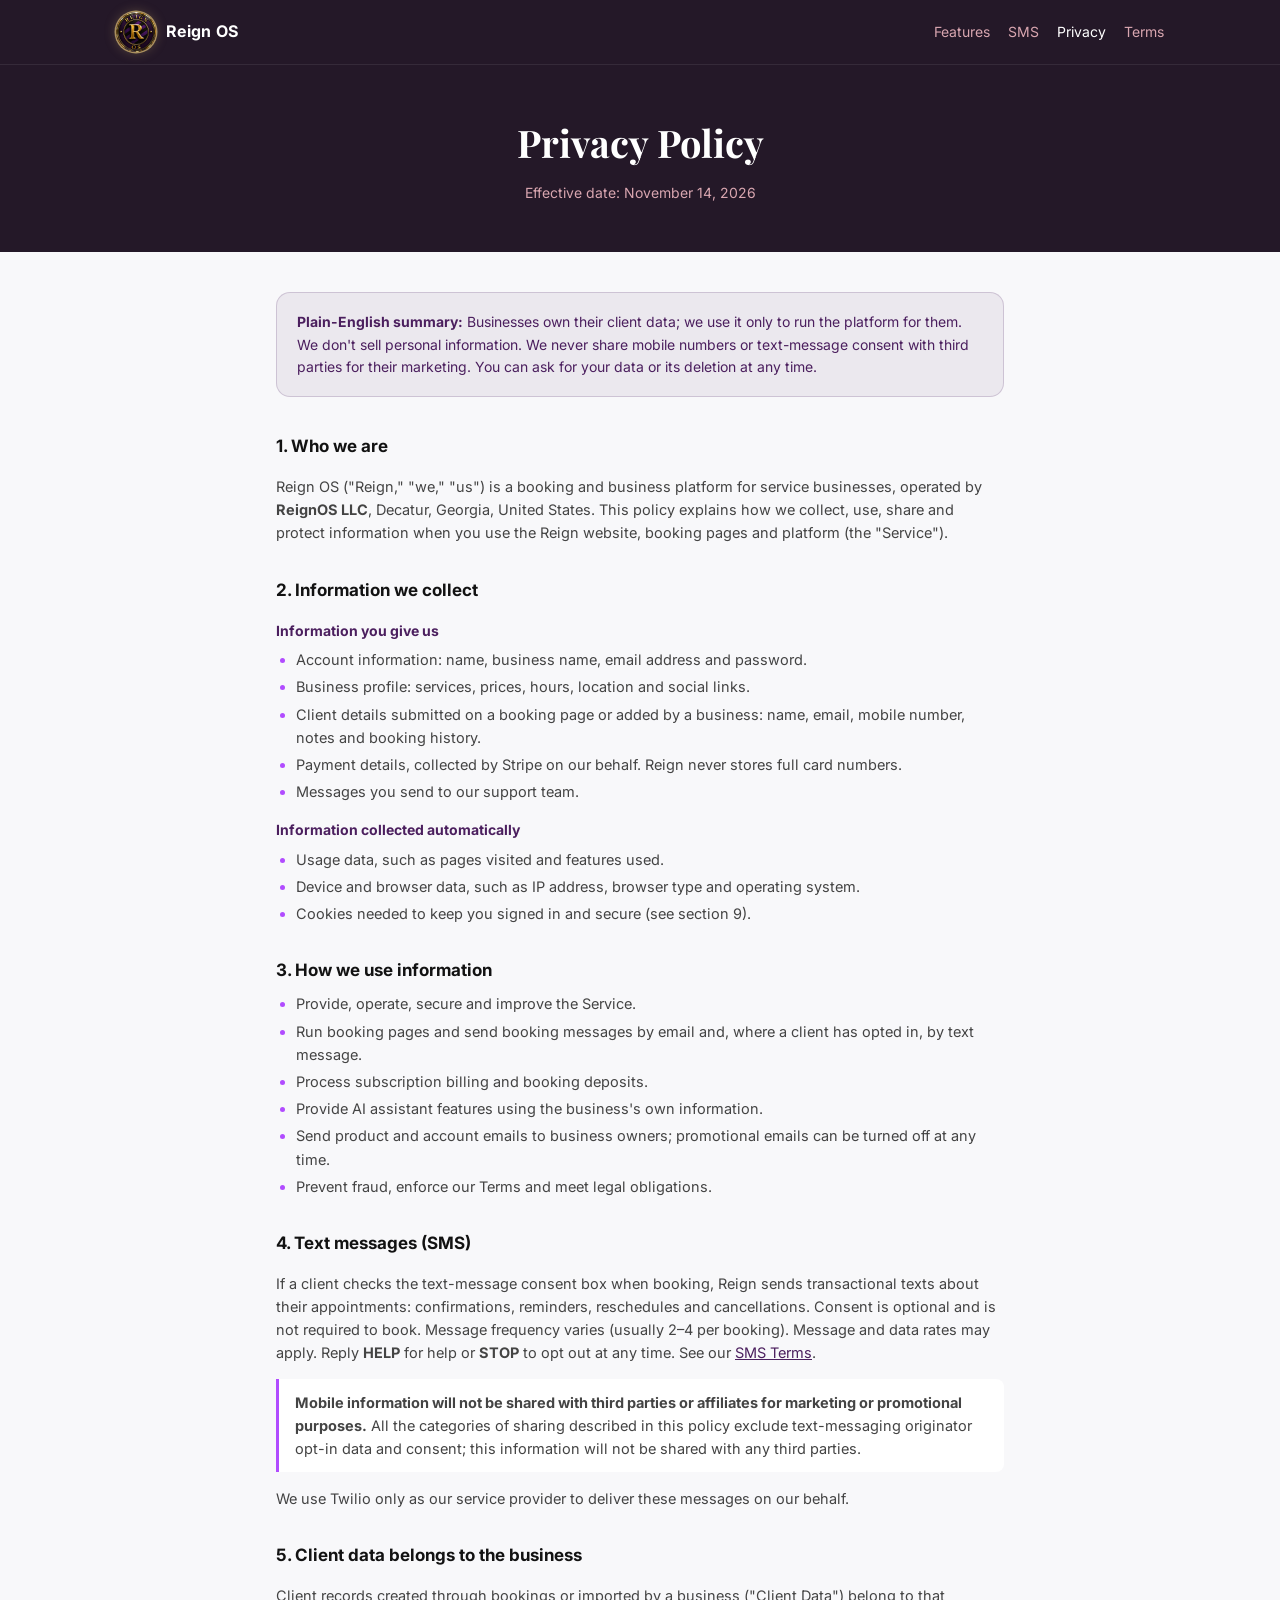
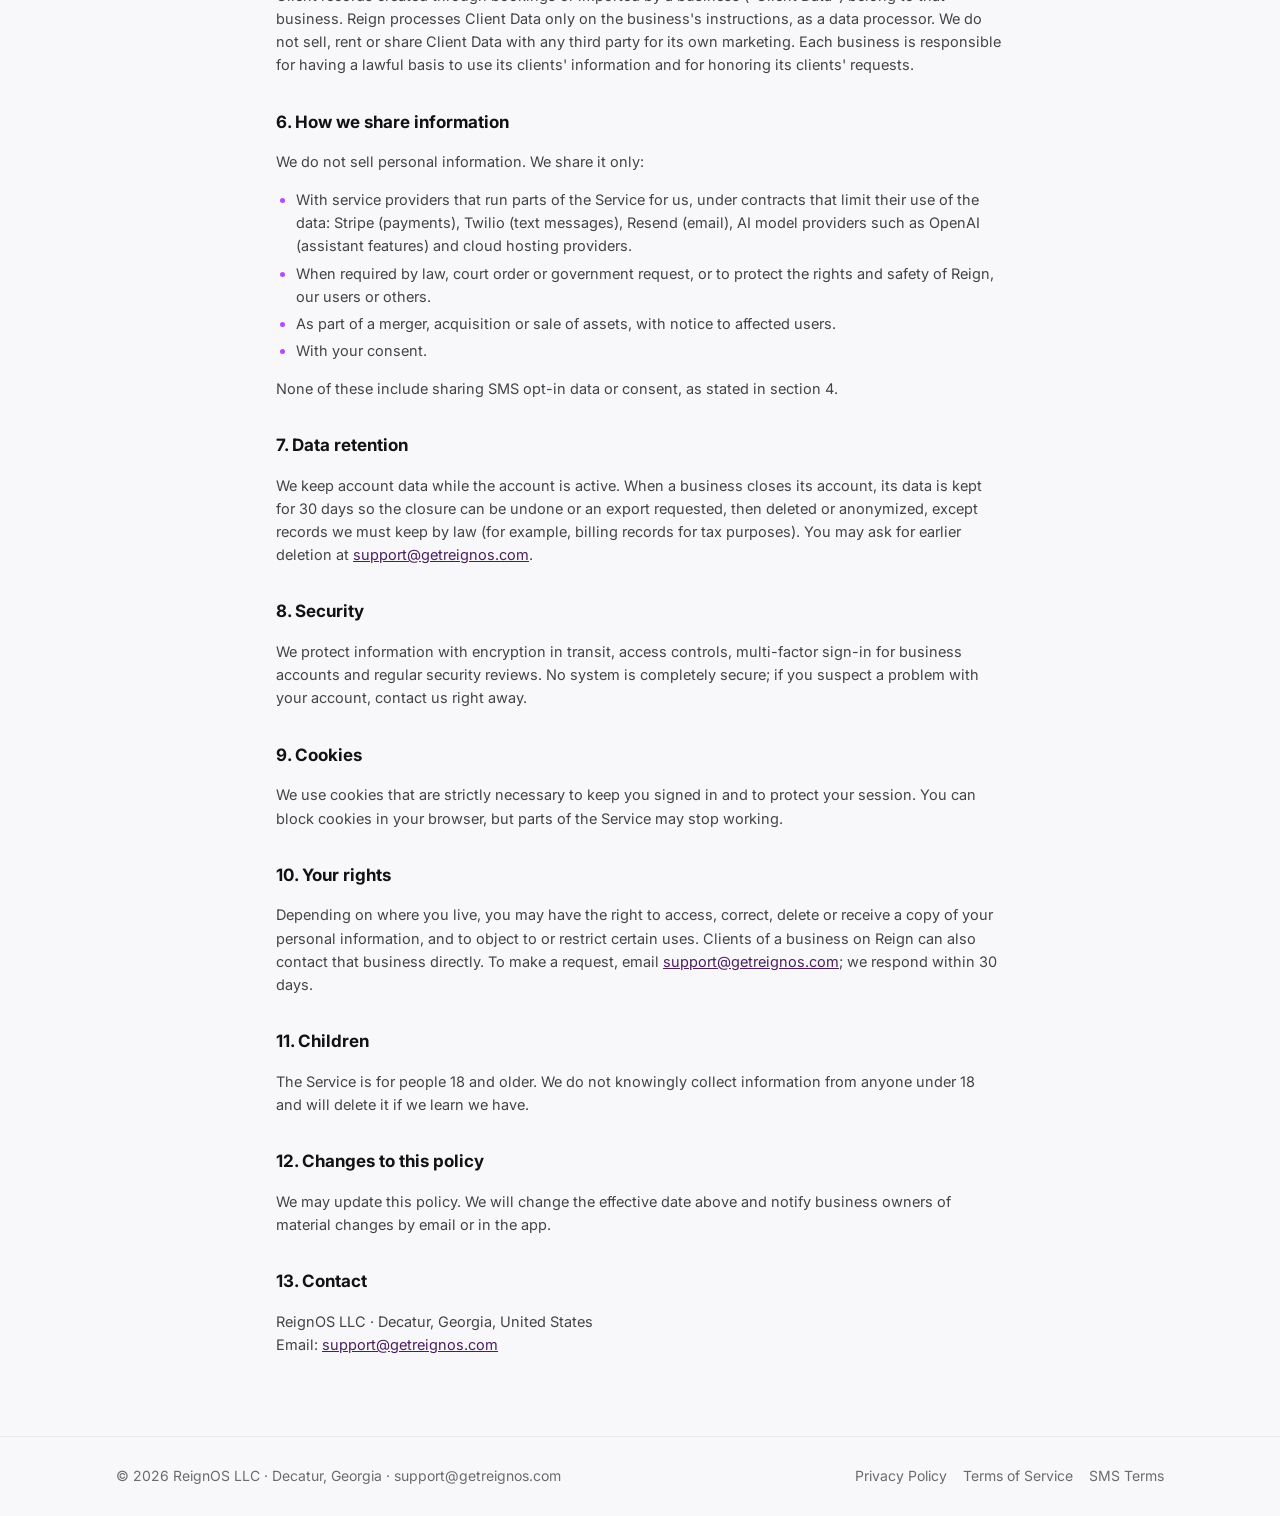
==== privacy/index.html @ 4e1ecd1d "Add Reign OS website: home, privacy, terms and SMS opt-in pages Co-Authored-By: Claude Opus 5.5 <nor" ====
<!doctype html>
<html lang="en">
<head>
  <meta charset="utf-8">
  <meta name="viewport" content="width=device-width, initial-scale=1">
  <title>Privacy Policy — Reign OS</title>
  <meta name="description" content="How ReignOS LLC collects, uses and protects information, including SMS opt-in data.">
  <link rel="icon" href="/assets/favicon.svg" type="image/svg+xml">
  <link rel="preconnect" href="https://fonts.googleapis.com">
  <link rel="preconnect" href="https://fonts.gstatic.com" crossorigin>
  <link href="https://fonts.googleapis.com/css2?family=Inter:wght@400;500;600;700&family=Playfair+Display:wght@700&display=swap" rel="stylesheet">
  <link rel="stylesheet" href="/assets/style.css">
</head>
<body>
  <header class="site-header">
    <div class="wrap">
      <a class="brand" href="/"><img src="/assets/logo.png" alt="" width="40" height="40">Reign OS</a>
      <nav class="nav" aria-label="Main">
        <a href="/#features" class="hide-sm">Features</a>
        <a href="/sms/">SMS</a>
        <a href="/privacy/" aria-current="page">Privacy</a>
        <a href="/terms/">Terms</a>
      </nav>
    </div>
  </header>

  <div class="page-hero">
    <div class="wrap">
      <h1>Privacy Policy</h1>
      <p>Effective date: November 14, 2026</p>
    </div>
  </div>

  <main class="wrap narrow doc">
    <div class="summary"><strong>Plain-English summary:</strong> Businesses own their client data; we use it only to run the platform for them. We don't sell personal information. We never share mobile numbers or text-message consent with third parties for their marketing. You can ask for your data or its deletion at any time.</div>

    <section>
      <h2>1. Who we are</h2>
      <p>Reign OS ("Reign," "we," "us") is a booking and business platform for service businesses, operated by <strong>ReignOS LLC</strong>, Decatur, Georgia, United States. This policy explains how we collect, use, share and protect information when you use the Reign website, booking pages and platform (the "Service").</p>
    </section>

    <section>
      <h2>2. Information we collect</h2>
      <h3>Information you give us</h3>
      <ul>
        <li>Account information: name, business name, email address and password.</li>
        <li>Business profile: services, prices, hours, location and social links.</li>
        <li>Client details submitted on a booking page or added by a business: name, email, mobile number, notes and booking history.</li>
        <li>Payment details, collected by Stripe on our behalf. Reign never stores full card numbers.</li>
        <li>Messages you send to our support team.</li>
      </ul>
      <h3>Information collected automatically</h3>
      <ul>
        <li>Usage data, such as pages visited and features used.</li>
        <li>Device and browser data, such as IP address, browser type and operating system.</li>
        <li>Cookies needed to keep you signed in and secure (see section 9).</li>
      </ul>
    </section>

    <section>
      <h2>3. How we use information</h2>
      <ul>
        <li>Provide, operate, secure and improve the Service.</li>
        <li>Run booking pages and send booking messages by email and, where a client has opted in, by text message.</li>
        <li>Process subscription billing and booking deposits.</li>
        <li>Provide AI assistant features using the business's own information.</li>
        <li>Send product and account emails to business owners; promotional emails can be turned off at any time.</li>
        <li>Prevent fraud, enforce our Terms and meet legal obligations.</li>
      </ul>
    </section>

    <section>
      <h2>4. Text messages (SMS)</h2>
      <p>If a client checks the text-message consent box when booking, Reign sends transactional texts about their appointments: confirmations, reminders, reschedules and cancellations. Consent is optional and is not required to book. Message frequency varies (usually 2–4 per booking). Message and data rates may apply. Reply <strong>HELP</strong> for help or <strong>STOP</strong> to opt out at any time. See our <a href="/sms/">SMS Terms</a>.</p>
      <p class="callout"><strong>Mobile information will not be shared with third parties or affiliates for marketing or promotional purposes.</strong> All the categories of sharing described in this policy exclude text-messaging originator opt-in data and consent; this information will not be shared with any third parties.</p>
      <p>We use Twilio only as our service provider to deliver these messages on our behalf.</p>
    </section>

    <section>
      <h2>5. Client data belongs to the business</h2>
      <p>Client records created through bookings or imported by a business ("Client Data") belong to that business. Reign processes Client Data only on the business's instructions, as a data processor. We do not sell, rent or share Client Data with any third party for its own marketing. Each business is responsible for having a lawful basis to use its clients' information and for honoring its clients' requests.</p>
    </section>

    <section>
      <h2>6. How we share information</h2>
      <p>We do not sell personal information. We share it only:</p>
      <ul>
        <li>With service providers that run parts of the Service for us, under contracts that limit their use of the data: Stripe (payments), Twilio (text messages), Resend (email), AI model providers such as OpenAI (assistant features) and cloud hosting providers.</li>
        <li>When required by law, court order or government request, or to protect the rights and safety of Reign, our users or others.</li>
        <li>As part of a merger, acquisition or sale of assets, with notice to affected users.</li>
        <li>With your consent.</li>
      </ul>
      <p>None of these include sharing SMS opt-in data or consent, as stated in section 4.</p>
    </section>

    <section>
      <h2>7. Data retention</h2>
      <p>We keep account data while the account is active. When a business closes its account, its data is kept for 30 days so the closure can be undone or an export requested, then deleted or anonymized, except records we must keep by law (for example, billing records for tax purposes). You may ask for earlier deletion at <a href="mailto:support@getreignos.com">support@getreignos.com</a>.</p>
    </section>

    <section>
      <h2>8. Security</h2>
      <p>We protect information with encryption in transit, access controls, multi-factor sign-in for business accounts and regular security reviews. No system is completely secure; if you suspect a problem with your account, contact us right away.</p>
    </section>

    <section>
      <h2>9. Cookies</h2>
      <p>We use cookies that are strictly necessary to keep you signed in and to protect your session. You can block cookies in your browser, but parts of the Service may stop working.</p>
    </section>

    <section>
      <h2>10. Your rights</h2>
      <p>Depending on where you live, you may have the right to access, correct, delete or receive a copy of your personal information, and to object to or restrict certain uses. Clients of a business on Reign can also contact that business directly. To make a request, email <a href="mailto:support@getreignos.com">support@getreignos.com</a>; we respond within 30 days.</p>
    </section>

    <section>
      <h2>11. Children</h2>
      <p>The Service is for people 18 and older. We do not knowingly collect information from anyone under 18 and will delete it if we learn we have.</p>
    </section>

    <section>
      <h2>12. Changes to this policy</h2>
      <p>We may update this policy. We will change the effective date above and notify business owners of material changes by email or in the app.</p>
    </section>

    <section>
      <h2>13. Contact</h2>
      <p>ReignOS LLC · Decatur, Georgia, United States<br>Email: <a href="mailto:support@getreignos.com">support@getreignos.com</a></p>
    </section>
  </main>

  <footer class="site-footer">
    <div class="wrap">
      <div>© 2026 ReignOS LLC · Decatur, Georgia · <a href="mailto:support@getreignos.com">support@getreignos.com</a></div>
      <nav aria-label="Legal">
        <a href="/privacy/">Privacy Policy</a>
        <a href="/terms/">Terms of Service</a>
        <a href="/sms/">SMS Terms</a>
      </nav>
    </div>
  </footer>
</body>
</html>
---- assets/style.css ----
:root {
  --plum: #241828;
  --plum-2: #4B1F5E;
  --violet: #B14CFF;
  --gold: #C6A96B;
  --rose: #D9A6B0;
  --ink: #121212;
  --muted: #6B6B6B;
  --body: #444;
  --line: #E8E8EE;
  --page: #F8F8FA;
}
* { box-sizing: border-box; }
html { -webkit-text-size-adjust: 100%; }
body {
  margin: 0;
  background: var(--page);
  color: var(--ink);
  font: 16px/1.6 "Inter", system-ui, -apple-system, "Segoe UI", sans-serif;
}
a { color: var(--plum-2); }
img { max-width: 100%; display: block; }
.wrap { max-width: 1080px; margin: 0 auto; padding: 0 16px; }
.narrow { max-width: 760px; }

/* Header */
.site-header { position: sticky; top: 0; z-index: 10; background: var(--plum); border-bottom: 1px solid rgba(255,255,255,.08); }
.site-header .wrap { height: 64px; display: flex; align-items: center; justify-content: space-between; gap: 16px; }
.brand { display: flex; align-items: center; gap: 10px; color: #fff; text-decoration: none; font-weight: 700; letter-spacing: .02em; }
.brand img { width: 40px; height: 40px; border-radius: 50%; box-shadow: 0 0 0 1.5px rgba(198,169,107,.8), 0 0 12px rgba(198,169,107,.35); }
.nav { display: flex; align-items: center; gap: 18px; font-size: 14px; }
.nav a { color: var(--rose); text-decoration: none; }
.nav a:hover, .nav a[aria-current="page"] { color: #fff; }

/* Buttons */
.btn { display: inline-block; padding: 12px 28px; border-radius: 6px; font-weight: 600; font-size: 14px; text-decoration: none; border: 1px solid transparent; }
.btn-primary { background: var(--plum-2); color: #fff; }
.btn-primary:hover { background: #5c2773; }
.btn-outline { color: var(--plum-2); border-color: var(--plum-2); }
.btn-outline:hover { background: var(--plum-2); color: #fff; }
.btn-violet { background: var(--violet); color: #fff; }

/* Home */
.hero { padding: 64px 0 56px; text-align: center; }
.pill { display: inline-block; padding: 6px 16px; border-radius: 999px; font-size: 13px; font-weight: 500; background: var(--plum); color: var(--gold); border: 1px solid rgba(198,169,107,.2); margin-bottom: 24px; }
h1, h2.display { font-family: "Playfair Display", Georgia, serif; }
.hero h1 { font-size: clamp(36px, 7vw, 64px); line-height: 1.08; margin: 0 0 20px; }
.hero h1 span { color: var(--violet); }
.hero p { font-size: 18px; color: var(--muted); max-width: 640px; margin: 0 auto 32px; }
.actions { display: flex; flex-wrap: wrap; gap: 12px; justify-content: center; }
.section { padding: 64px 0; }
.section h2.display { font-size: clamp(28px, 4vw, 36px); text-align: center; margin: 0 0 12px; }
.section .lead { text-align: center; color: var(--muted); max-width: 640px; margin: 0 auto 40px; font-size: 17px; }
.grid { display: grid; grid-template-columns: repeat(auto-fit, minmax(260px, 1fr)); gap: 20px; }
.card { background: #fff; border: 1px solid var(--line); border-radius: 12px; padding: 24px; }
.card h3 { margin: 0 0 6px; font-size: 16px; }
.card p { margin: 0; font-size: 14px; color: var(--muted); }
.dot { width: 36px; height: 36px; border-radius: 8px; background: #F3E8FF; display: grid; place-items: center; margin-bottom: 14px; color: var(--violet); font-weight: 700; }
.band { background: var(--plum); color: #fff; text-align: center; padding: 64px 0; }
.band h2.display { color: #fff; }
.band p { color: var(--rose); max-width: 560px; margin: 0 auto 28px; }

/* Legal pages */
.page-hero { background: var(--plum); color: #fff; text-align: center; padding: 48px 0; }
.page-hero h1 { margin: 0 0 8px; font-size: clamp(28px, 5vw, 38px); }
.page-hero p { margin: 0; color: var(--rose); font-size: 14px; }
.doc { padding: 40px 16px 24px; }
.summary { padding: 18px 20px; border-radius: 14px; background: rgba(75,31,94,.07); border: 1px solid rgba(75,31,94,.18); color: var(--plum-2); font-size: 14px; margin-bottom: 36px; }
.doc section { margin-bottom: 32px; }
.doc h2 { font-size: 17px; margin: 0 0 8px; }
.doc h3 { font-size: 14px; color: var(--plum-2); margin: 16px 0 6px; }
.doc p, .doc li { font-size: 14.5px; color: var(--body); }
.doc ul { padding-left: 20px; margin: 6px 0; }
.doc li { margin: 4px 0; }
.doc li::marker { color: var(--violet); }
.callout { border-left: 3px solid var(--violet); background: #fff; padding: 12px 16px; border-radius: 0 8px 8px 0; }

/* SMS opt-in example */
.sample { background: #fff; border: 1px solid var(--line); border-radius: 14px; padding: 24px; max-width: 520px; margin: 0 auto; }
.sample-tag { display: inline-block; font-size: 12px; font-weight: 600; color: var(--plum-2); background: #F3E8FF; padding: 3px 10px; border-radius: 999px; margin-bottom: 12px; }
.sample label.field { display: block; font-size: 13px; font-weight: 600; margin: 14px 0 6px; }
.sample input[type="text"], .sample input[type="tel"], .sample input[type="email"] { width: 100%; padding: 10px 12px; border: 1px solid #D4D4DC; border-radius: 6px; font: inherit; font-size: 15px; background: #fff; }
.consent { display: flex; gap: 10px; align-items: flex-start; margin: 18px 0; padding: 14px; border: 1px solid var(--line); border-radius: 8px; background: var(--page); }
.consent input { margin-top: 4px; width: 18px; height: 18px; flex-shrink: 0; accent-color: var(--plum-2); }
.consent span { font-size: 13.5px; color: var(--body); }
.sample .btn { width: 100%; text-align: center; cursor: not-allowed; opacity: .9; }
.note { font-size: 13px; color: var(--muted); text-align: center; margin-top: 12px; }
.msgs { display: grid; gap: 10px; margin: 12px 0; }
.msg { background: #fff; border: 1px solid var(--line); border-radius: 12px; padding: 12px 14px; font-size: 14px; color: var(--body); }
.msg b { color: var(--plum-2); }

/* Footer */
.site-footer { border-top: 1px solid var(--line); padding: 28px 0; margin-top: 24px; font-size: 14px; color: var(--muted); }
.site-footer .wrap { display: flex; flex-wrap: wrap; gap: 12px 24px; align-items: center; justify-content: space-between; }
.site-footer nav { display: flex; flex-wrap: wrap; gap: 16px; }
.site-footer a { color: var(--muted); text-decoration: none; }
.site-footer a:hover { color: var(--plum-2); }

@media (max-width: 560px) {
  .nav .hide-sm { display: none; }
  .hero { padding: 44px 0 40px; }
  .section, .band { padding: 48px 0; }
}
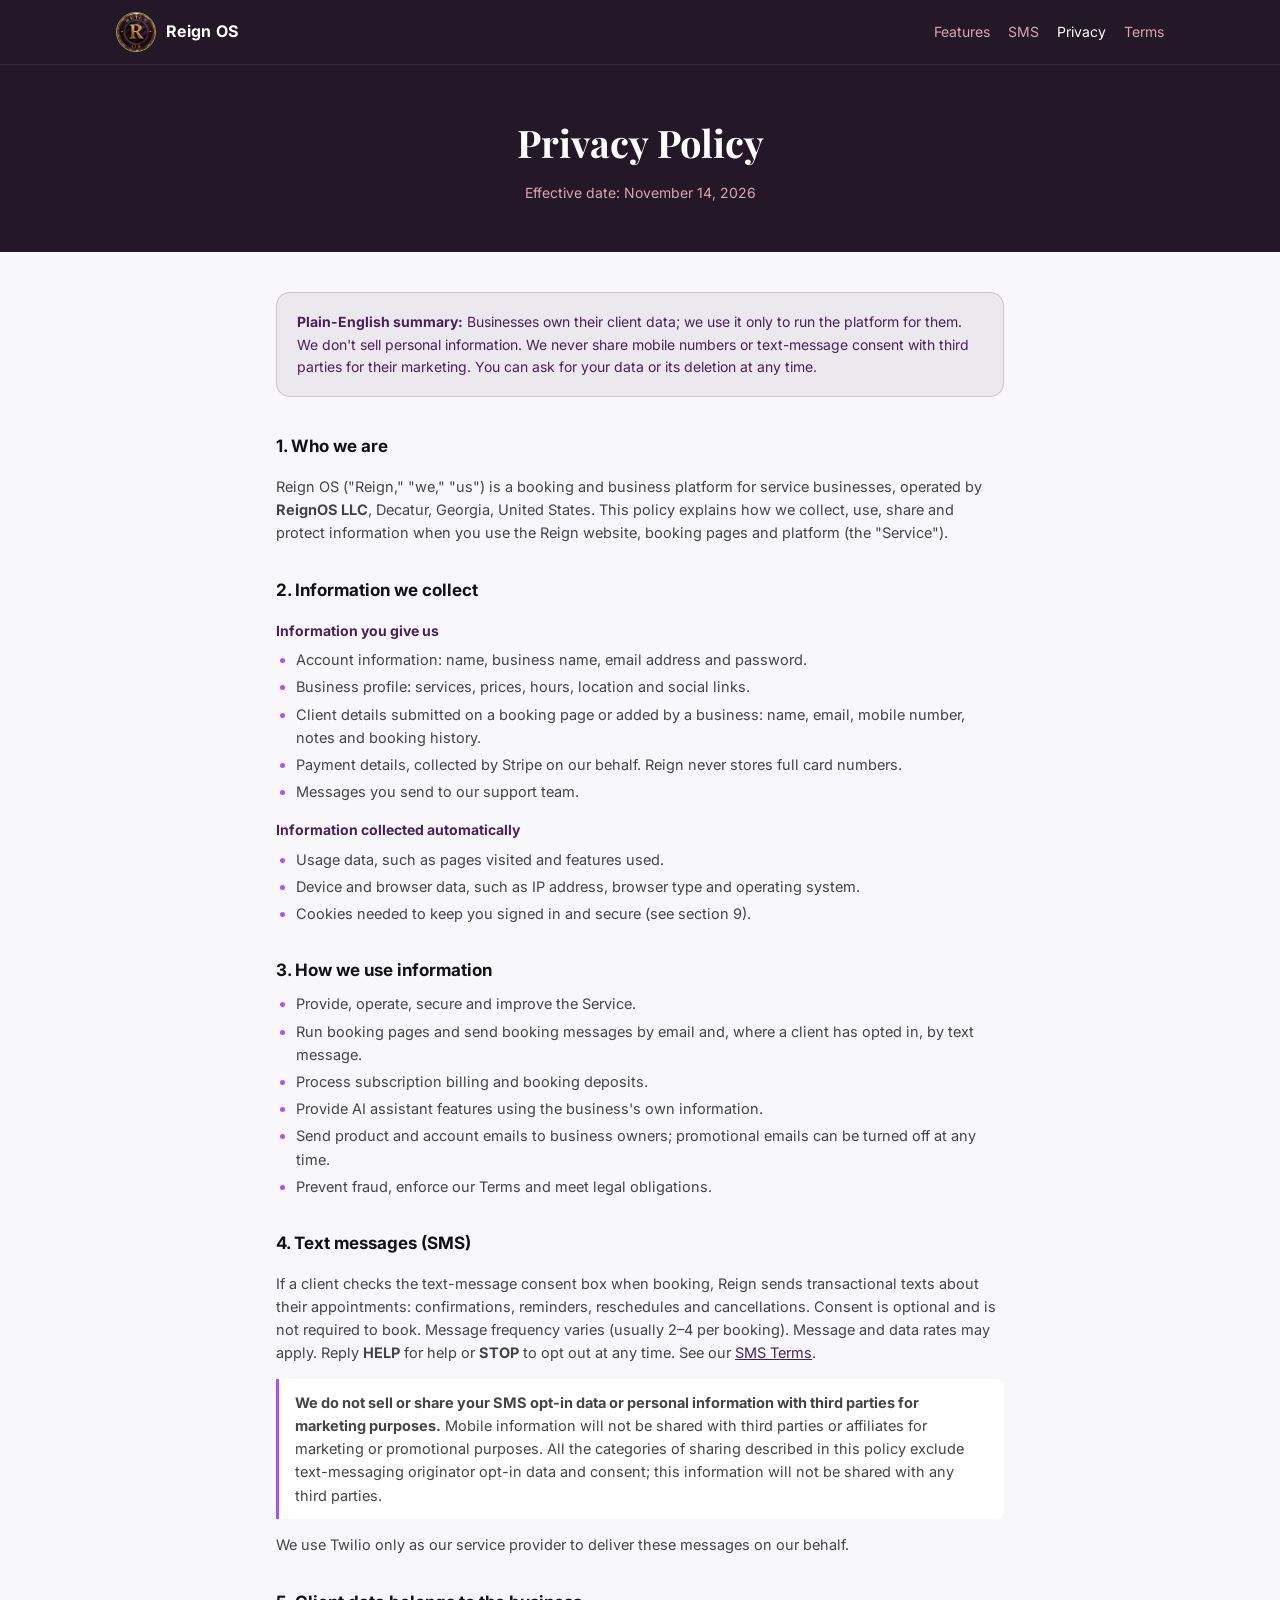
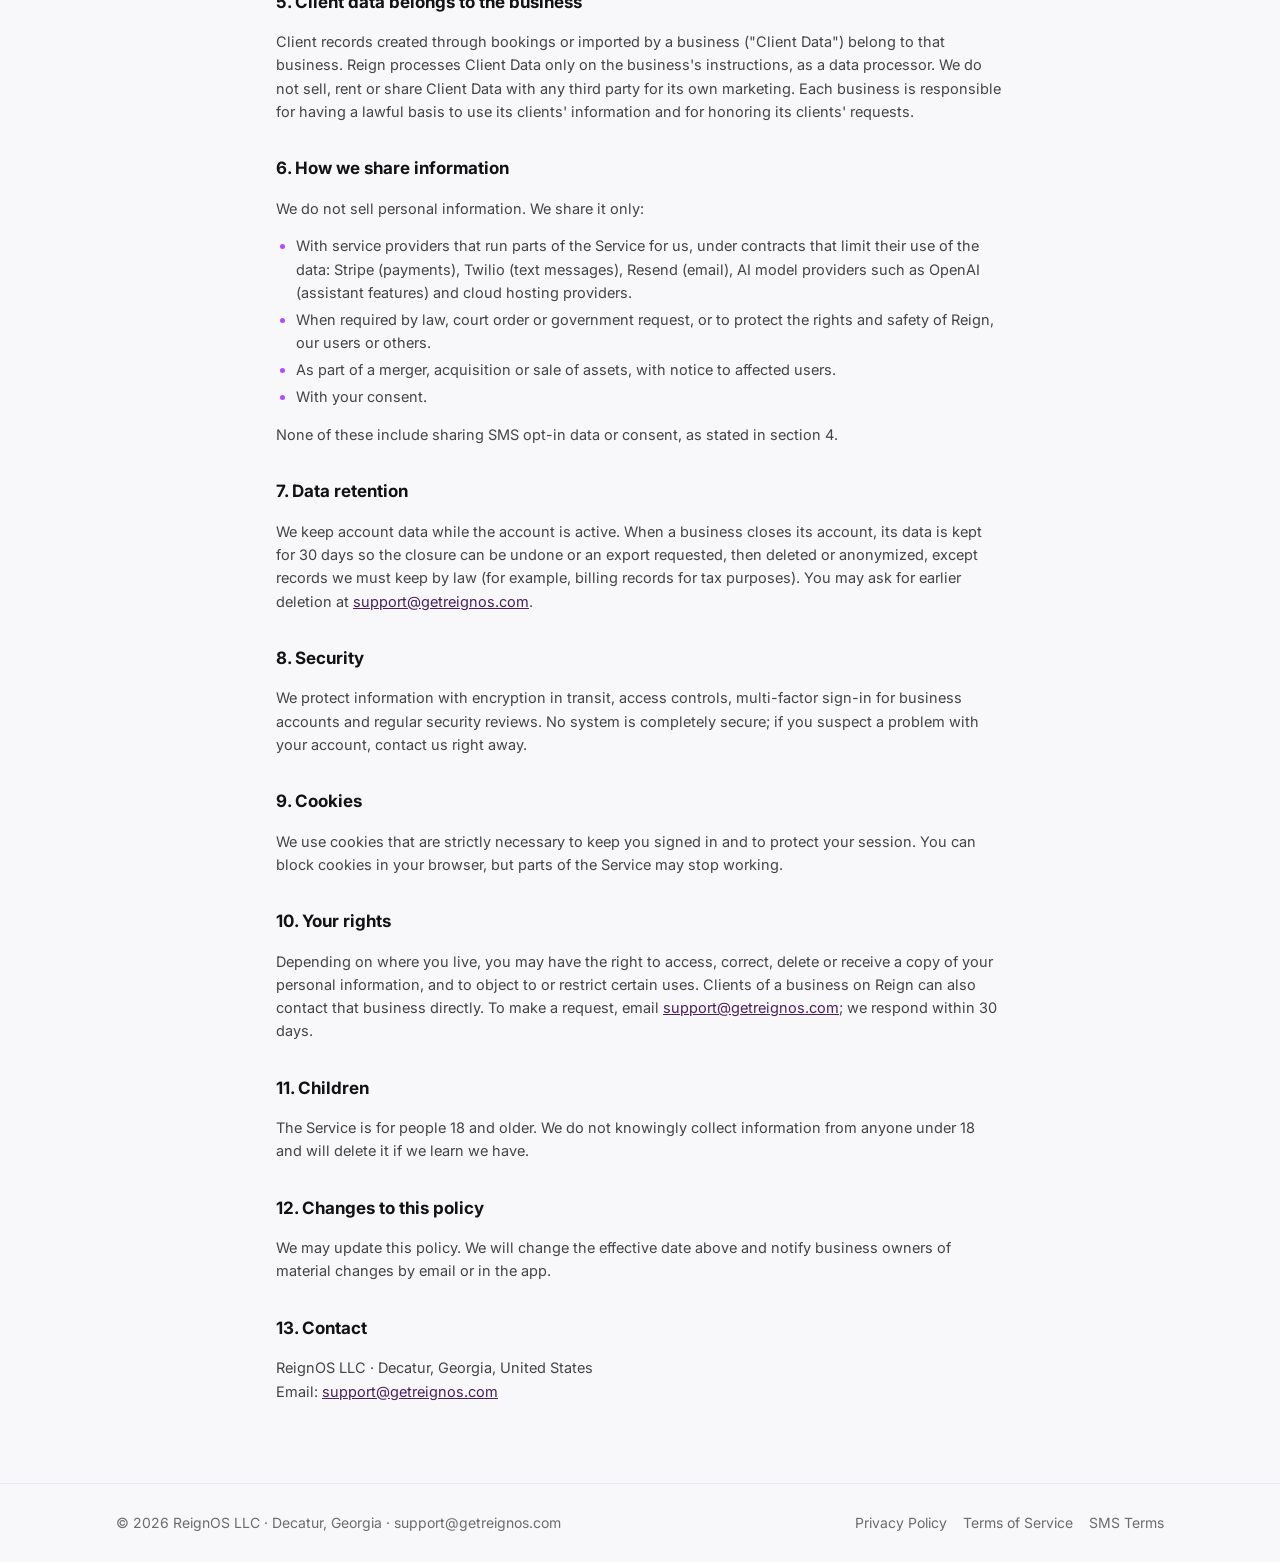
==== commit a21f592f: "Add Twilio's required SMS data statement to the Privacy Policy Co-Authored-By: Claude Opus 5.5 <nore" ====
--- a/privacy/index.html
+++ b/privacy/index.html
@@ -72,7 +72,7 @@
     <section>
       <h2>4. Text messages (SMS)</h2>
       <p>If a client checks the text-message consent box when booking, Reign sends transactional texts about their appointments: confirmations, reminders, reschedules and cancellations. Consent is optional and is not required to book. Message frequency varies (usually 2–4 per booking). Message and data rates may apply. Reply <strong>HELP</strong> for help or <strong>STOP</strong> to opt out at any time. See our <a href="/sms/">SMS Terms</a>.</p>
-      <p class="callout"><strong>Mobile information will not be shared with third parties or affiliates for marketing or promotional purposes.</strong> All the categories of sharing described in this policy exclude text-messaging originator opt-in data and consent; this information will not be shared with any third parties.</p>
+      <p class="callout"><strong>We do not sell or share your SMS opt-in data or personal information with third parties for marketing purposes.</strong> Mobile information will not be shared with third parties or affiliates for marketing or promotional purposes. All the categories of sharing described in this policy exclude text-messaging originator opt-in data and consent; this information will not be shared with any third parties.</p>
       <p>We use Twilio only as our service provider to deliver these messages on our behalf.</p>
     </section>
 
--- a/assets/style.css
+++ b/assets/style.css
@@ -27,7 +27,19 @@
 .site-header { position: sticky; top: 0; z-index: 10; background: var(--plum); border-bottom: 1px solid rgba(255,255,255,.08); }
 .site-header .wrap { height: 64px; display: flex; align-items: center; justify-content: space-between; gap: 16px; }
 .brand { display: flex; align-items: center; gap: 10px; color: #fff; text-decoration: none; font-weight: 700; letter-spacing: .02em; }
-.brand img { width: 40px; height: 40px; border-radius: 50%; box-shadow: 0 0 0 1.5px rgba(198,169,107,.8), 0 0 12px rgba(198,169,107,.35); }
+.brand img { width: 40px; height: 40px; border-radius: 50%; border: 1.5px solid rgba(198,169,107,.8); animation: ringPulse 2.8s ease-in-out infinite; }
+/* Same gold ring pulse as the app's NavLogo */
+@keyframes ringPulse {
+  0%, 100% {
+    box-shadow: 0 0 4px 1.5px rgba(198,169,107,.75), 0 0 10px 4px rgba(198,169,107,.35), 0 0 20px 8px rgba(198,169,107,.15);
+    border-color: rgba(198,169,107,.80);
+  }
+  50% {
+    box-shadow: 0 0 7px 3px rgba(232,200,112,1), 0 0 16px 7px rgba(198,169,107,.55), 0 0 32px 14px rgba(198,169,107,.22);
+    border-color: rgba(240,215,130,1);
+  }
+}
+@media (prefers-reduced-motion: reduce) { .brand img { animation: none; } }
 .nav { display: flex; align-items: center; gap: 18px; font-size: 14px; }
 .nav a { color: var(--rose); text-decoration: none; }
 .nav a:hover, .nav a[aria-current="page"] { color: #fff; }
